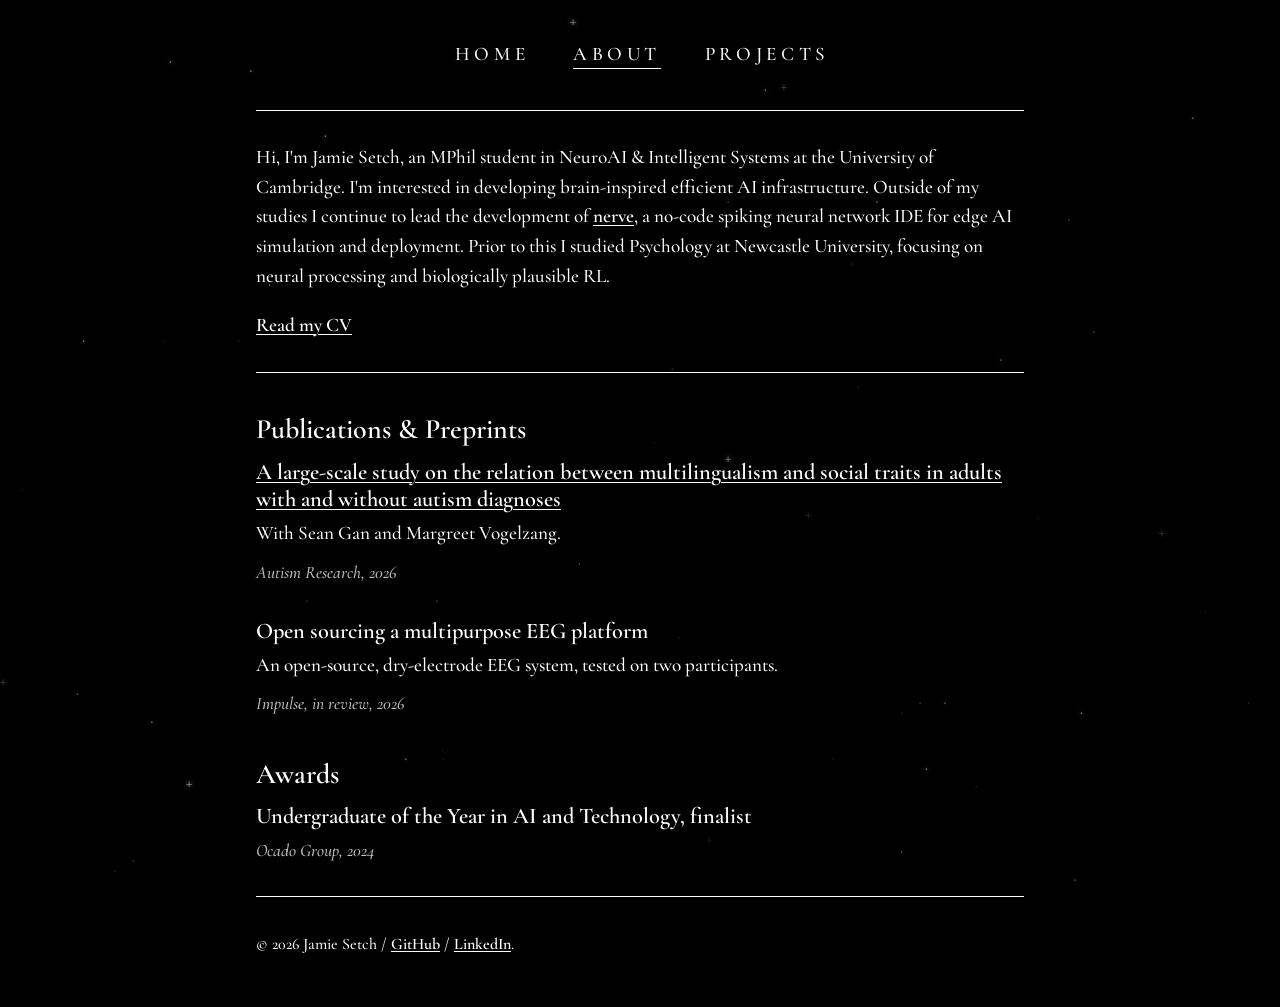
==== about/index.html @ 8d97c37a "About: drop the Education and Research experience sections Co-Authored-By: Claude Opus 5.5 <noreply@" ====
<!doctype html>
<html lang="en-GB">
  <head>
    <meta charset="utf-8" />
    <meta name="viewport" content="width=device-width, initial-scale=1" />
    <meta name="theme-color" content="#000000" />
    <title>About | Jamie Setch</title>
    <meta
      name="description"
      content="About Jamie Setch — MPhil student in NeuroAI &amp; Intelligent Systems at the University of Cambridge, working on brain-inspired efficient AI infrastructure, and developer of nerve."
    />
    <!-- no tab icon: a blank one stops browsers fetching /favicon.ico -->
    <link rel="icon" href="[data-uri]" />
    <link rel="preconnect" href="https://fonts.googleapis.com" />
    <link rel="preconnect" href="https://fonts.gstatic.com" crossorigin />
    <link
      rel="stylesheet"
      href="https://fonts.googleapis.com/css2?family=Cormorant+Garamond:ital,wght@0,500;0,600;0,700;1,500&display=swap"
    />
    <link rel="stylesheet" href="/css/style.css?v=2026-11-28a" />
    <script src="/js/time-of-day.js?v=2026-11-28a"></script>
  </head>
  <body>
    <header role="banner">
      <nav role="navigation" aria-label="Main">
        <ul>
          <li><a href="/">Home</a></li>
          <li><a href="/about/" class="active" aria-current="page">About</a></li>
          <li><a href="/projects/">Projects</a></li>
        </ul>
      </nav>
    </header>
    <hr />
    <main id="main" role="main">
      <article>
        <p class="intro">
          Hi, I'm Jamie Setch, an MPhil student in NeuroAI &amp; Intelligent
          Systems at the University of Cambridge. I'm interested in developing
          brain-inspired efficient AI infrastructure. Outside of my
          studies I continue to lead the development of
          <a href="https://nervelabs.co.uk/" target="_blank" rel="noopener">nerve</a>,
          a no-code spiking neural network IDE for edge AI simulation and
          deployment. Prior to this I studied Psychology at Newcastle
          University, focusing on neural processing and biologically plausible
          RL.
        </p>
        <!-- CV: put the PDF in the site folder as cv.pdf -->
        <p><a href="/cv.pdf" target="_blank" rel="noopener">Read my CV</a></p>
        <hr />

        <h2>Publications &amp; Preprints</h2>

        <section class="entry">
          <h3>
            <a href="https://doi.org/10.1002/aur.70300" target="_blank" rel="noopener"
              >A large-scale study on the relation between multilingualism and social
              traits in adults with and without autism diagnoses</a
            >
          </h3>
          <p>With Sean Gan and Margreet Vogelzang.</p>
          <p class="date"><i>Autism Research</i>, 2026</p>
        </section>

        <section class="entry">
          <h3>Open sourcing a multipurpose EEG platform</h3>
          <p>An open-source, dry-electrode EEG system, tested on two participants.</p>
          <p class="date"><i>Impulse</i>, in review, 2026</p>
        </section>
        <!-- one entry per publication: title (linked), co-authors, venue and year -->

        <h2>Awards</h2>

        <section class="entry">
          <h3>Undergraduate of the Year in AI and Technology, finalist</h3>
          <p class="date">Ocado Group, 2024</p>
        </section>
      </article>
    </main>
    <hr />
    <footer role="contentinfo">
      <small>
        © 2026 Jamie Setch /
        <a href="https://github.com/JamieSetch">GitHub</a> /
        <a href="https://www.linkedin.com/in/jamie-setch/">LinkedIn</a>.
      </small>
    </footer>
  </body>
</html>
---- css/style.css ----
/*
 * Jamie Setch — research portfolio
 * Minimal layout set in Cormorant Garamond: white text on the sky, centred nav
 * in spaced capitals, fine rules, and NIGHT TIDE filling the homepage.
 *
 * The sky follows the visitor's local time: js/time-of-day.js sets --sky-top
 * and --sky-low (black, the night sky, until it runs or if it can't).
 */

:root {
  --fg: #fff;
  --muted: rgba(255, 255, 255, 0.75);
  --sky-top: #000;
  --sky-low: #000;
  /* an elegant serif; falls back to classic Mac/Windows serifs if it can't load */
  --font: "Cormorant Garamond", Didot, "Bodoni 72", "Hoefler Text", Garamond, "Palatino Linotype", Palatino,
    Georgia, serif;
}

html {
  box-sizing: border-box;
  background: var(--sky-top); /* also fills the overscroll area */
}

*,
*::before,
*::after {
  box-sizing: inherit;
}

body {
  margin: 0 auto;
  max-width: 50rem;
  padding: 1rem;
  color: var(--fg);
  font-family: var(--font);
  font-size: 1.2rem; /* this face runs small, so body text is set a size up */
  font-weight: 500;
  line-height: 1.55;
  -webkit-font-smoothing: antialiased;
  text-rendering: optimizeLegibility;
  -webkit-text-size-adjust: 100%;
  text-size-adjust: 100%;
}

/* the sky, fixed behind the page */
body::before {
  content: "";
  position: fixed;
  inset: 0;
  z-index: -1;
  background: linear-gradient(var(--sky-top), var(--sky-low));
}

/* its stars (drawn by js/time-of-day.js), added onto the sky like light */
.sky-stars {
  position: fixed;
  top: 0;
  left: 0;
  z-index: -1;
  pointer-events: none;
  mix-blend-mode: plus-lighter;
}

strong,
b {
  font-weight: 700;
}

/* Links */

a,
a:visited {
  color: var(--fg);
  font-weight: 600;
  text-decoration-thickness: 1px;
  text-underline-offset: 0.15em;
}

a:hover,
a:visited:hover {
  color: var(--fg);
  text-decoration-thickness: 2px;
}

a:focus-visible {
  outline: 2px solid var(--fg);
  outline-offset: 2px;
}

/* Header nav: spaced capitals, current page underlined */

nav ul {
  list-style: none;
  margin: 1rem 0;
  padding: 0;
  text-align: center;
}

nav li {
  display: inline-block;
}

nav a,
nav a:visited {
  display: inline-block;
  margin: 0.5rem 1.1rem;
  padding: 0 0 0 0.24em; /* balances the trailing letter-spacing so each word stays centred */
  font-size: 1.2rem;
  font-weight: 500;
  letter-spacing: 0.24em;
  text-transform: uppercase;
  text-decoration: none;
  color: var(--fg);
}

nav a:hover,
nav a:focus-visible,
nav a.active {
  color: var(--fg);
  text-decoration: underline;
  text-decoration-thickness: 1px;
  text-underline-offset: 0.4em;
}

/* Rules */

hr {
  background: var(--fg);
  border: 0;
  height: 1px;
  margin: 2rem 0;
  width: 100%;
}

/* Page content */

h1,
h2,
h3 {
  font-weight: 600;
  line-height: 1.2;
}

main h2 {
  font-size: 1.75rem;
  margin: 2.5rem 0 0.75rem;
}

main ul {
  padding-left: 1.5rem;
}

main li {
  margin-bottom: 0.5rem;
}

.intro {
  margin-top: 0;
}

/* Project / research entries */

.entry {
  margin: 0 0 2rem;
}

.entry h2 {
  font-size: 1.9rem;
  margin: 0 0 0.5rem;
}

/* Entries nested under a section heading sit one step below it */
.entry h3 {
  font-size: 1.4rem;
  margin: 0 0 0.4rem;
}

.entry p {
  margin: 0 0 0.6rem;
}

.date {
  opacity: 0.75;
  font-size: 1.1rem;
  font-style: italic;
}

/* Footer */

footer {
  margin: 2rem 0;
}

footer small {
  font-size: 1rem;
}

/*
 * Homepage: NIGHT TIDE fills the whole window, and the nav sits in white in
 * the middle of its sky. All the headings look the same here (no underline
 * on the current page).
 */

body.home {
  max-width: none;
  height: 100vh;
  height: 100dvh;
  margin: 0;
  padding: 0;
  overflow: hidden;
  color: #fff;
}

.home a,
.home a:visited {
  color: #fff;
}

.tide-frame {
  position: fixed;
  inset: 0;
  display: grid;
  place-items: center;
  overflow: hidden;
  background: #000;
}

.tide-frame canvas {
  display: block;
}

.home main {
  position: relative;
  z-index: 1;
}

/* centred in the sky: the horizon sits 22% of the way down the window */
.home header {
  position: fixed;
  top: 11vh;
  top: 11dvh;
  left: 0;
  right: 0;
  z-index: 1;
  transform: translateY(-50%);
}

.home nav ul {
  margin: 0;
}

.home nav a,
.home nav a:visited,
.home nav a.active {
  color: #fff;
  text-decoration: none;
  text-shadow: 0 1px 12px rgba(0, 0, 0, 0.35);
}

.home nav a:hover,
.home nav a:focus-visible {
  color: #fff;
  text-decoration: underline;
}

/* Read by screen readers and search engines, not shown */
.visually-hidden {
  position: absolute;
  width: 1px;
  height: 1px;
  margin: -1px;
  padding: 0;
  overflow: hidden;
  clip: rect(0 0 0 0);
  white-space: nowrap;
  border: 0;
}

@media (max-width: 600px) {
  nav a,
  nav a:visited {
    margin: 0.25rem 0.3rem;
    padding-left: 0.12em;
    font-size: 0.9rem;
    letter-spacing: 0.12em;
  }
}
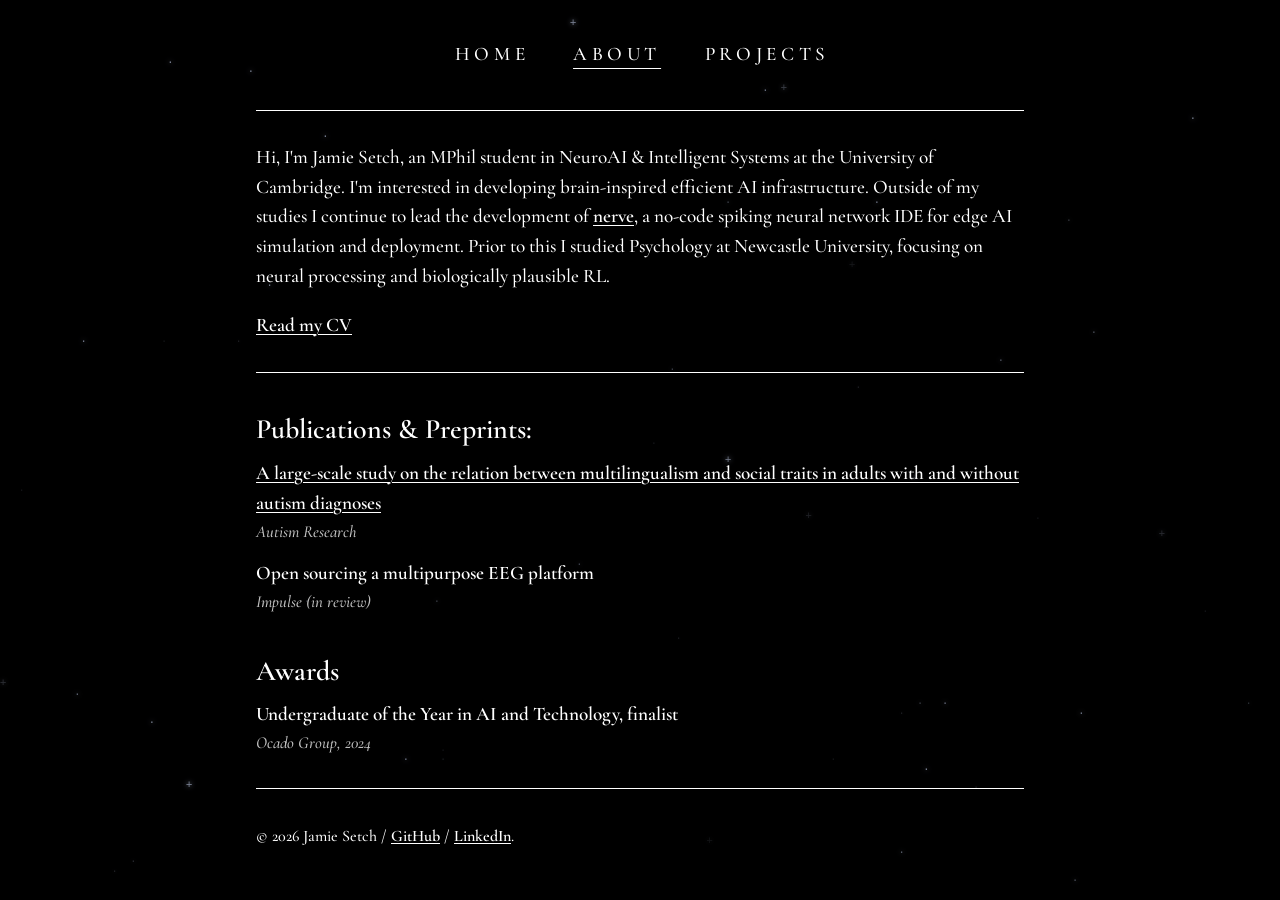
==== commit 124ad939: "Faster first load in Safari; project icons; compact publications - night-tide builds its first frame" ====
--- a/about/index.html
+++ b/about/index.html
@@ -17,8 +17,8 @@
       rel="stylesheet"
       href="https://fonts.googleapis.com/css2?family=Cormorant+Garamond:ital,wght@0,500;0,600;0,700;1,500&display=swap"
     />
-    <link rel="stylesheet" href="/css/style.css?v=2026-11-28a" />
-    <script src="/js/time-of-day.js?v=2026-11-28a"></script>
+    <link rel="stylesheet" href="/css/style.css?v=2026-11-28c" />
+    <script src="/js/time-of-day.js?v=2026-11-28c"></script>
   </head>
   <body>
     <header role="banner">
@@ -48,32 +48,29 @@
         <p><a href="/cv.pdf" target="_blank" rel="noopener">Read my CV</a></p>
         <hr />
 
-        <h2>Publications &amp; Preprints</h2>
-
-        <section class="entry">
-          <h3>
+        <h2>Publications &amp; Preprints:</h2>
+        <ul class="pubs">
+          <li>
             <a href="https://doi.org/10.1002/aur.70300" target="_blank" rel="noopener"
-              >A large-scale study on the relation between multilingualism and social
-              traits in adults with and without autism diagnoses</a
+              >A large-scale study on the relation between multilingualism and social traits in adults
+              with and without autism diagnoses</a
             >
-          </h3>
-          <p>With Sean Gan and Margreet Vogelzang.</p>
-          <p class="date"><i>Autism Research</i>, 2026</p>
-        </section>
-
-        <section class="entry">
-          <h3>Open sourcing a multipurpose EEG platform</h3>
-          <p>An open-source, dry-electrode EEG system, tested on two participants.</p>
-          <p class="date"><i>Impulse</i>, in review, 2026</p>
-        </section>
-        <!-- one entry per publication: title (linked), co-authors, venue and year -->
+            <span class="venue">Autism Research</span>
+          </li>
+          <li>
+            <span class="title">Open sourcing a multipurpose EEG platform</span>
+            <span class="venue">Impulse (in review)</span>
+          </li>
+          <!-- one per publication: the title (linked), then the journal -->
+        </ul>
 
         <h2>Awards</h2>
-
-        <section class="entry">
-          <h3>Undergraduate of the Year in AI and Technology, finalist</h3>
-          <p class="date">Ocado Group, 2024</p>
-        </section>
+        <ul class="pubs">
+          <li>
+            <span class="title">Undergraduate of the Year in AI and Technology, finalist</span>
+            <span class="venue">Ocado Group, 2024</span>
+          </li>
+        </ul>
       </article>
     </main>
     <hr />
--- a/css/style.css
+++ b/css/style.css
@@ -184,6 +184,45 @@
   opacity: 0.75;
   font-size: 1.1rem;
   font-style: italic;
+}
+
+/* Projects: a small app-style icon beside each name */
+
+.entry h2.with-icon {
+  display: flex;
+  align-items: center;
+  gap: 0.65rem;
+}
+
+.app-icon {
+  flex: none;
+  width: 2.1rem;
+  height: 2.1rem;
+  border-radius: 22%;
+  box-shadow: 0 0 0 1px rgba(255, 255, 255, 0.22), 0 2px 10px rgba(0, 0, 0, 0.3);
+}
+
+/* Compact lists (publications, awards): the title, then where it appeared */
+
+main .pubs {
+  list-style: none;
+  padding: 0;
+  margin: 0;
+}
+
+main .pubs li {
+  margin: 0 0 0.9rem;
+}
+
+.pubs .title {
+  font-weight: 600;
+}
+
+.pubs .venue {
+  display: block;
+  font-size: 1.05rem;
+  font-style: italic;
+  opacity: 0.75;
 }
 
 /* Footer */
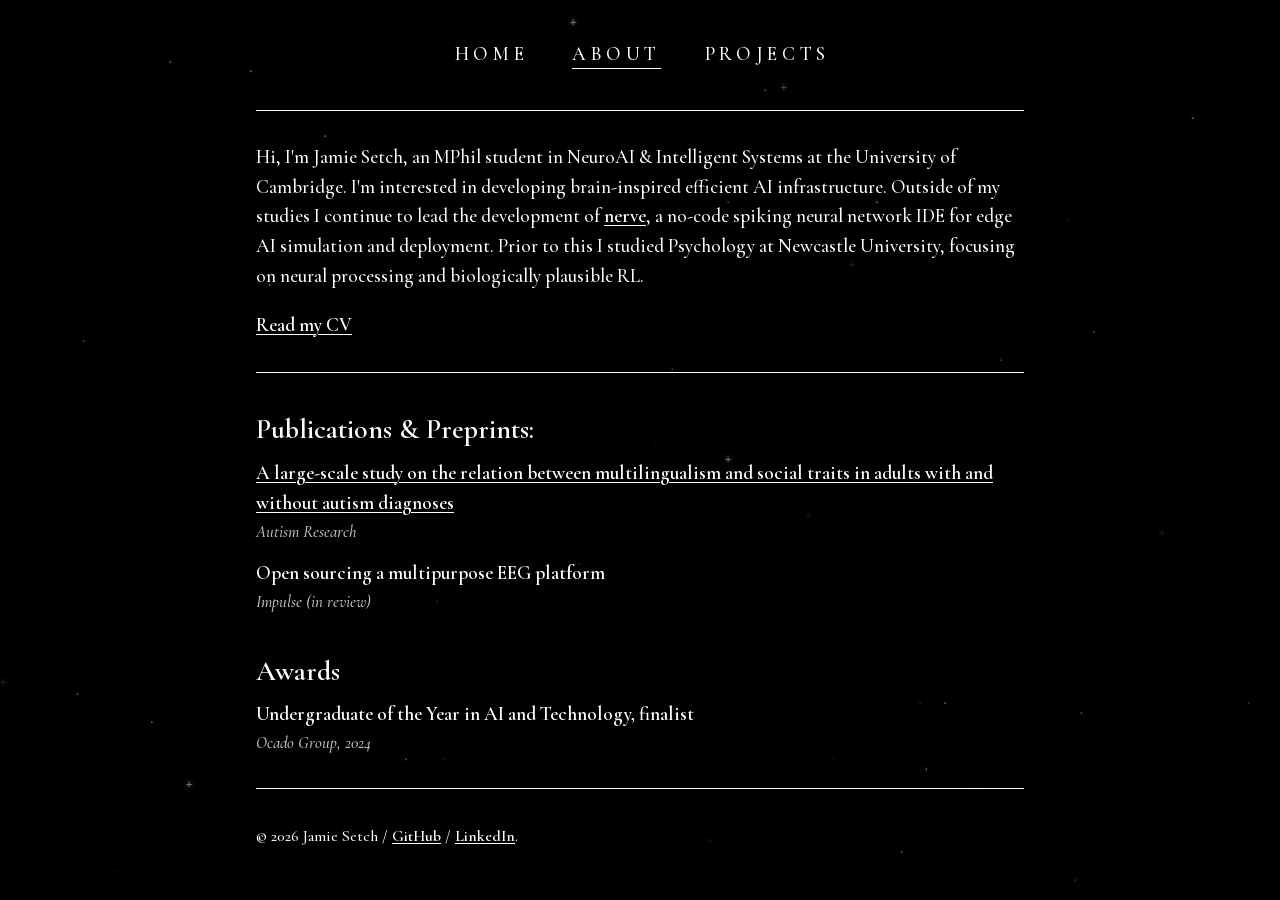
==== commit 25107a42: "Self-host Cormorant Garamond; retitle the OpenBCI controller - Serve the font from fonts/ (variable " ====
--- a/about/index.html
+++ b/about/index.html
@@ -11,14 +11,9 @@
     />
     <!-- no tab icon: a blank one stops browsers fetching /favicon.ico -->
     <link rel="icon" href="[data-uri]" />
-    <link rel="preconnect" href="https://fonts.googleapis.com" />
-    <link rel="preconnect" href="https://fonts.gstatic.com" crossorigin />
-    <link
-      rel="stylesheet"
-      href="https://fonts.googleapis.com/css2?family=Cormorant+Garamond:ital,wght@0,500;0,600;0,700;1,500&display=swap"
-    />
-    <link rel="stylesheet" href="/css/style.css?v=2026-11-28c" />
-    <script src="/js/time-of-day.js?v=2026-11-28c"></script>
+    <link rel="preload" href="/fonts/cormorant-garamond-latin.woff2" as="font" type="font/woff2" crossorigin />
+    <link rel="stylesheet" href="/css/style.css?v=2026-11-28d" />
+    <script src="/js/time-of-day.js?v=2026-11-28d"></script>
   </head>
   <body>
     <header role="banner">
--- a/css/style.css
+++ b/css/style.css
@@ -6,6 +6,48 @@
  * The sky follows the visitor's local time: js/time-of-day.js sets --sky-top
  * and --sky-low (black, the night sky, until it runs or if it can't).
  */
+
+/*
+ * Cormorant Garamond, served from this site rather than Google Fonts so the
+ * page doesn't wait on another server (SIL Open Font License: fonts/OFL.txt).
+ * One variable file per style covers weights 500 to 700; Latin and extended
+ * Latin only, which covers English and accented names.
+ */
+@font-face {
+  font-family: "Cormorant Garamond";
+  font-style: normal;
+  font-weight: 500 700;
+  font-display: swap;
+  src: url("/fonts/cormorant-garamond-latin.woff2") format("woff2");
+  unicode-range: U+0000-00FF, U+0131, U+0152-0153, U+02BB-02BC, U+02C6, U+02DA, U+02DC, U+0304, U+0308, U+0329, U+2000-206F, U+20AC, U+2122, U+2191, U+2193, U+2212, U+2215, U+FEFF, U+FFFD;
+}
+
+@font-face {
+  font-family: "Cormorant Garamond";
+  font-style: normal;
+  font-weight: 500 700;
+  font-display: swap;
+  src: url("/fonts/cormorant-garamond-latin-ext.woff2") format("woff2");
+  unicode-range: U+0100-02BA, U+02BD-02C5, U+02C7-02CC, U+02CE-02D7, U+02DD-02FF, U+0304, U+0308, U+0329, U+1D00-1DBF, U+1E00-1E9F, U+1EF2-1EFF, U+2020, U+20A0-20AB, U+20AD-20C4, U+2113, U+2C60-2C7F, U+A720-A7FF;
+}
+
+@font-face {
+  font-family: "Cormorant Garamond";
+  font-style: italic;
+  font-weight: 500;
+  font-display: swap;
+  src: url("/fonts/cormorant-garamond-italic-latin.woff2") format("woff2");
+  unicode-range: U+0000-00FF, U+0131, U+0152-0153, U+02BB-02BC, U+02C6, U+02DA, U+02DC, U+0304, U+0308, U+0329, U+2000-206F, U+20AC, U+2122, U+2191, U+2193, U+2212, U+2215, U+FEFF, U+FFFD;
+}
+
+@font-face {
+  font-family: "Cormorant Garamond";
+  font-style: italic;
+  font-weight: 500;
+  font-display: swap;
+  src: url("/fonts/cormorant-garamond-italic-latin-ext.woff2") format("woff2");
+  unicode-range: U+0100-02BA, U+02BD-02C5, U+02C7-02CC, U+02CE-02D7, U+02DD-02FF, U+0304, U+0308, U+0329, U+1D00-1DBF, U+1E00-1E9F, U+1EF2-1EFF, U+2020, U+20A0-20AB, U+20AD-20C4, U+2113, U+2C60-2C7F, U+A720-A7FF;
+}
 
 :root {
   --fg: #fff;
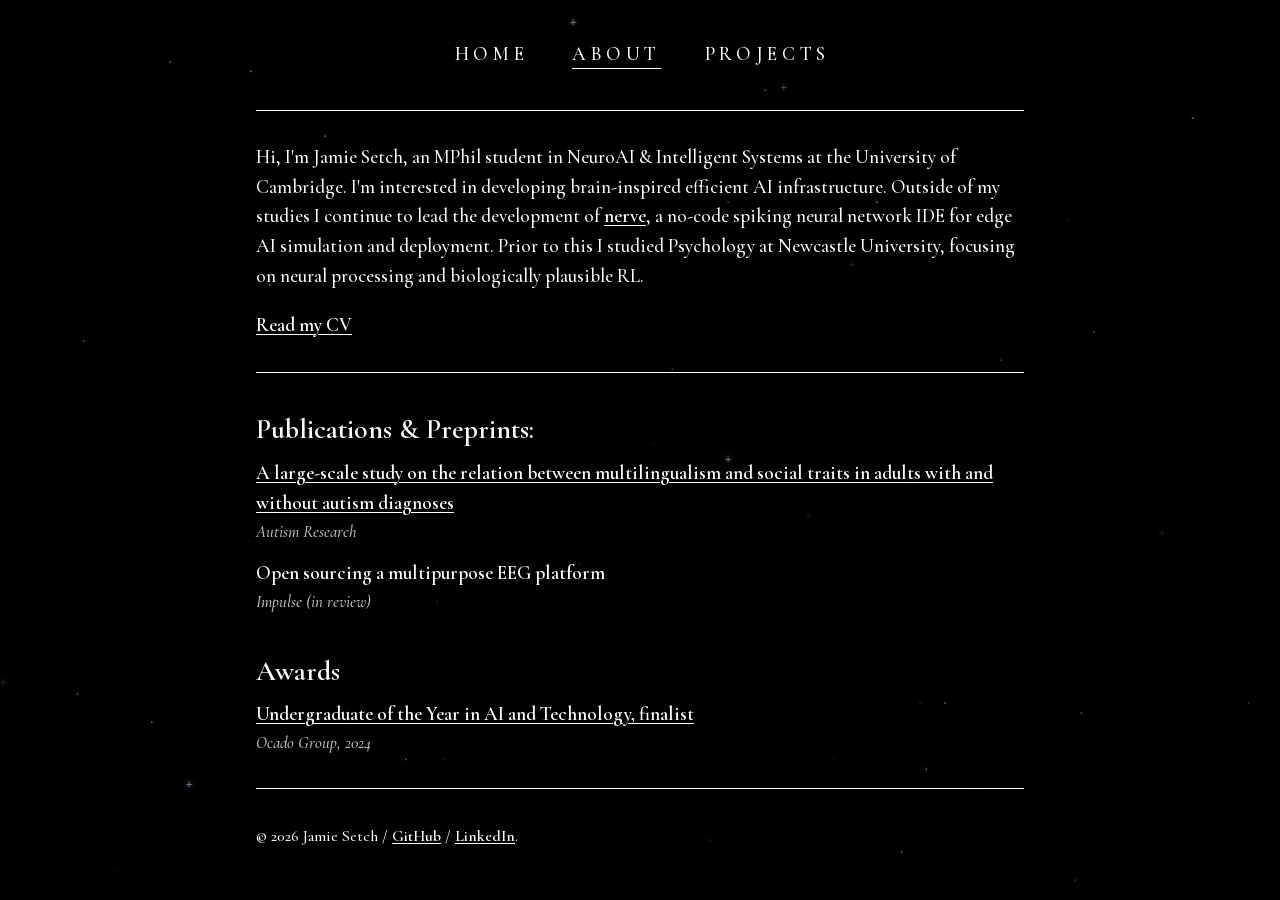
==== commit 3821fe7a: "About: link the Undergraduate of the Year award Co-Authored-By: Claude Opus 5.5 <noreply@anthropic.c" ====
--- a/about/index.html
+++ b/about/index.html
@@ -62,7 +62,9 @@
         <h2>Awards</h2>
         <ul class="pubs">
           <li>
-            <span class="title">Undergraduate of the Year in AI and Technology, finalist</span>
+            <a href="https://www.undergraduateoftheyear.com/award-year/2024" target="_blank" rel="noopener"
+              >Undergraduate of the Year in AI and Technology, finalist</a
+            >
             <span class="venue">Ocado Group, 2024</span>
           </li>
         </ul>
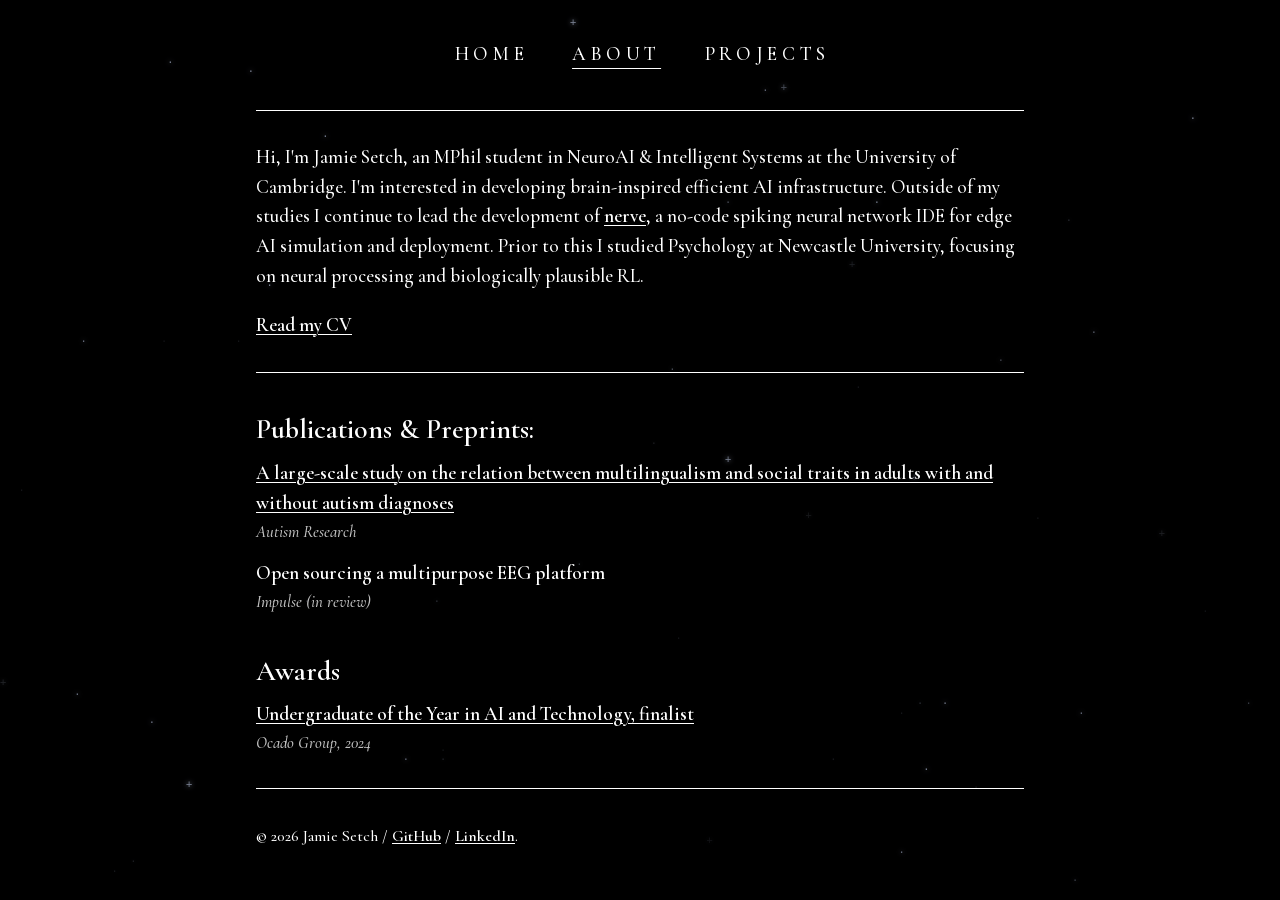
==== commit ef80c444: "Fix Safari stutter after load: keep pixel loops fast in JavaScriptCore Safari ran the first seconds " ====
--- a/about/index.html
+++ b/about/index.html
@@ -12,8 +12,8 @@
     <!-- no tab icon: a blank one stops browsers fetching /favicon.ico -->
     <link rel="icon" href="[data-uri]" />
     <link rel="preload" href="/fonts/cormorant-garamond-latin.woff2" as="font" type="font/woff2" crossorigin />
-    <link rel="stylesheet" href="/css/style.css?v=2026-11-28d" />
-    <script src="/js/time-of-day.js?v=2026-11-28d"></script>
+    <link rel="stylesheet" href="/css/style.css?v=2026-11-28e" />
+    <script src="/js/time-of-day.js?v=2026-11-28e"></script>
   </head>
   <body>
     <header role="banner">
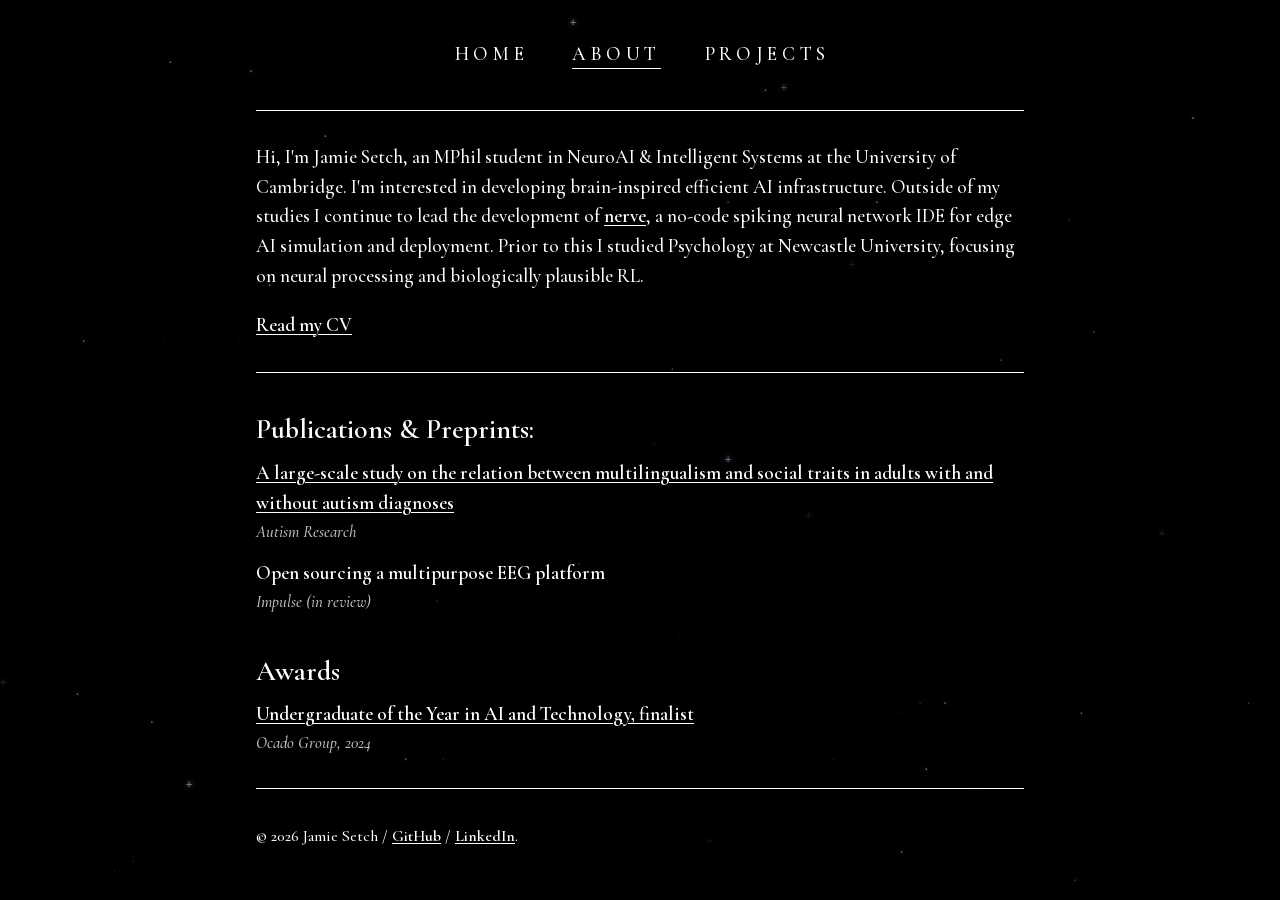
==== commit 75bcbde0: "Light follows the real day in England, all year Every visitor sees England's time (Europe/London, GM" ====
--- a/about/index.html
+++ b/about/index.html
@@ -12,8 +12,8 @@
     <!-- no tab icon: a blank one stops browsers fetching /favicon.ico -->
     <link rel="icon" href="[data-uri]" />
     <link rel="preload" href="/fonts/cormorant-garamond-latin.woff2" as="font" type="font/woff2" crossorigin />
-    <link rel="stylesheet" href="/css/style.css?v=2026-11-28e" />
-    <script src="/js/time-of-day.js?v=2026-11-28e"></script>
+    <link rel="stylesheet" href="/css/style.css?v=2026-11-28f" />
+    <script src="/js/time-of-day.js?v=2026-11-28f"></script>
   </head>
   <body>
     <header role="banner">
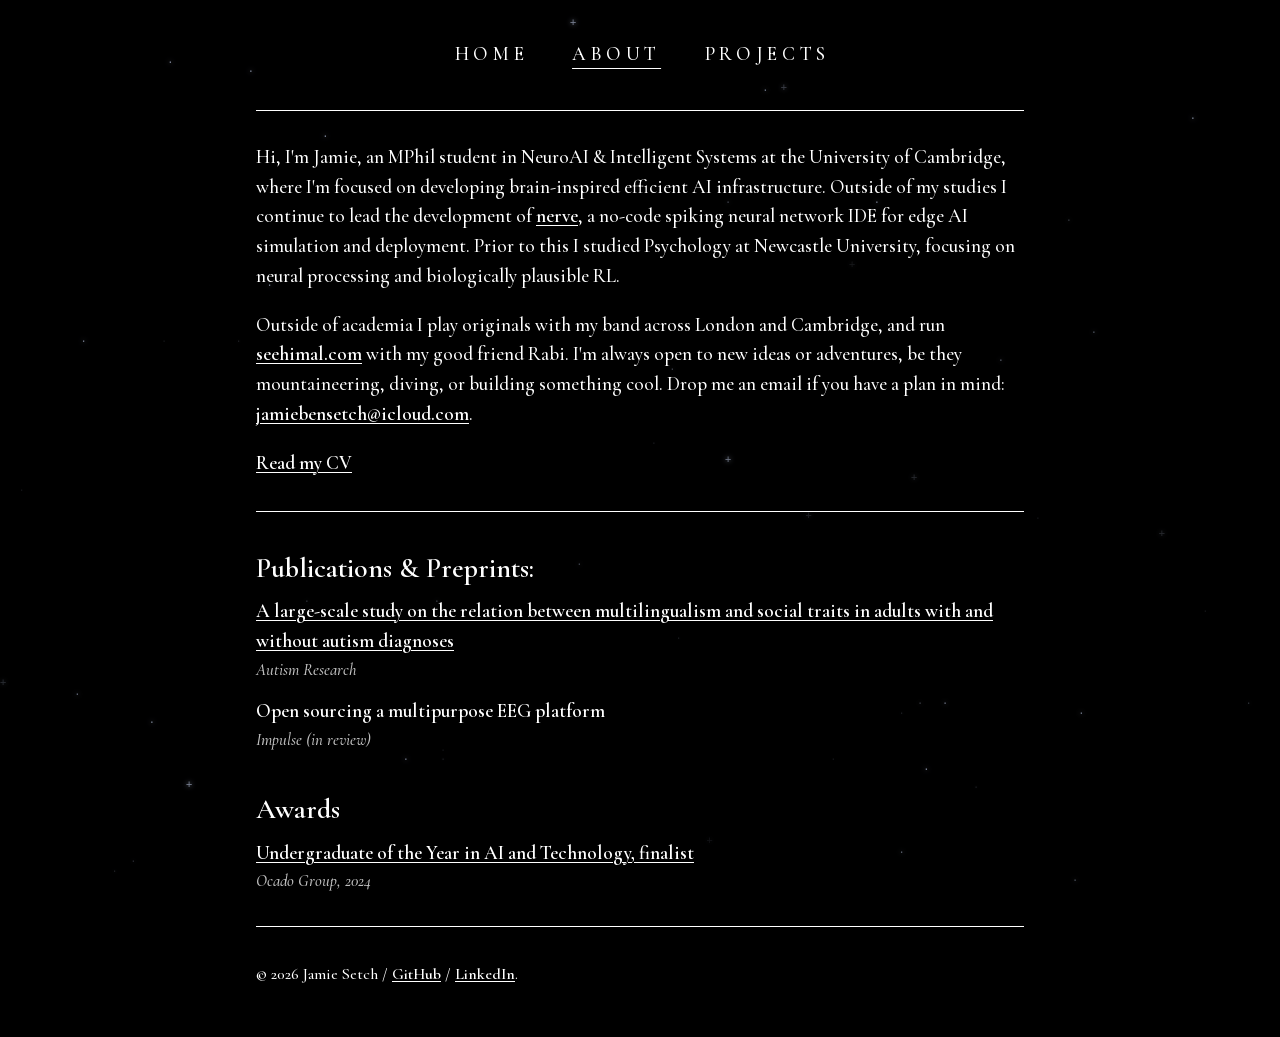
==== commit 3c83772c: "About: new intro and a personal paragraph (band, seehimal, email) Co-Authored-By: Claude Opus 5.5 <n" ====
--- a/about/index.html
+++ b/about/index.html
@@ -29,15 +29,24 @@
     <main id="main" role="main">
       <article>
         <p class="intro">
-          Hi, I'm Jamie Setch, an MPhil student in NeuroAI &amp; Intelligent
-          Systems at the University of Cambridge. I'm interested in developing
-          brain-inspired efficient AI infrastructure. Outside of my
-          studies I continue to lead the development of
+          Hi, I'm Jamie, an MPhil student in NeuroAI &amp; Intelligent Systems at
+          the University of Cambridge, where I'm focused on developing
+          brain-inspired efficient AI infrastructure. Outside of my studies I
+          continue to lead the development of
           <a href="https://nervelabs.co.uk/" target="_blank" rel="noopener">nerve</a>,
           a no-code spiking neural network IDE for edge AI simulation and
           deployment. Prior to this I studied Psychology at Newcastle
           University, focusing on neural processing and biologically plausible
           RL.
+        </p>
+        <p>
+          Outside of academia I play originals with my band across London and
+          Cambridge, and run
+          <a href="https://seehimal.com/" target="_blank" rel="noopener">seehimal.com</a>
+          with my good friend Rabi. I'm always open to new ideas or adventures, be
+          they mountaineering, diving, or building something cool. Drop me an
+          email if you have a plan in mind:
+          <a href="mailto:jamiebensetch@icloud.com">jamiebensetch@icloud.com</a>.
         </p>
         <!-- CV: put the PDF in the site folder as cv.pdf -->
         <p><a href="/cv.pdf" target="_blank" rel="noopener">Read my CV</a></p>
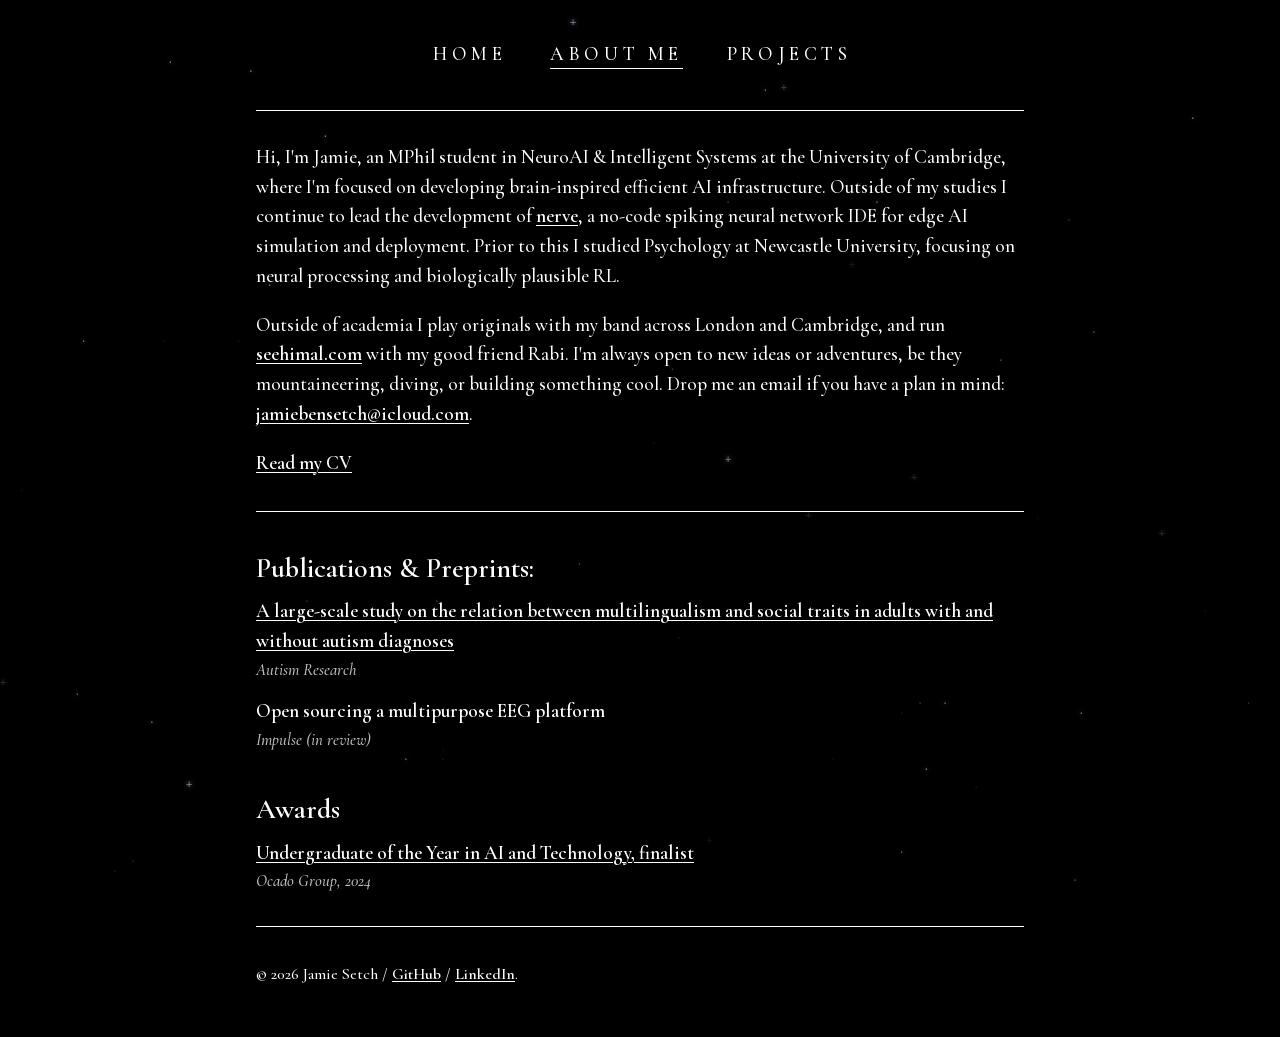
==== commit 1b6ae61b: "Nav: "About me" instead of "About" Co-Authored-By: Claude Opus 5.5 <noreply@anthropic.com>" ====
--- a/about/index.html
+++ b/about/index.html
@@ -4,7 +4,7 @@
     <meta charset="utf-8" />
     <meta name="viewport" content="width=device-width, initial-scale=1" />
     <meta name="theme-color" content="#000000" />
-    <title>About | Jamie Setch</title>
+    <title>About me | Jamie Setch</title>
     <meta
       name="description"
       content="About Jamie Setch — MPhil student in NeuroAI &amp; Intelligent Systems at the University of Cambridge, working on brain-inspired efficient AI infrastructure, and developer of nerve."
@@ -20,7 +20,7 @@
       <nav role="navigation" aria-label="Main">
         <ul>
           <li><a href="/">Home</a></li>
-          <li><a href="/about/" class="active" aria-current="page">About</a></li>
+          <li><a href="/about/" class="active" aria-current="page">About me</a></li>
           <li><a href="/projects/">Projects</a></li>
         </ul>
       </nav>
